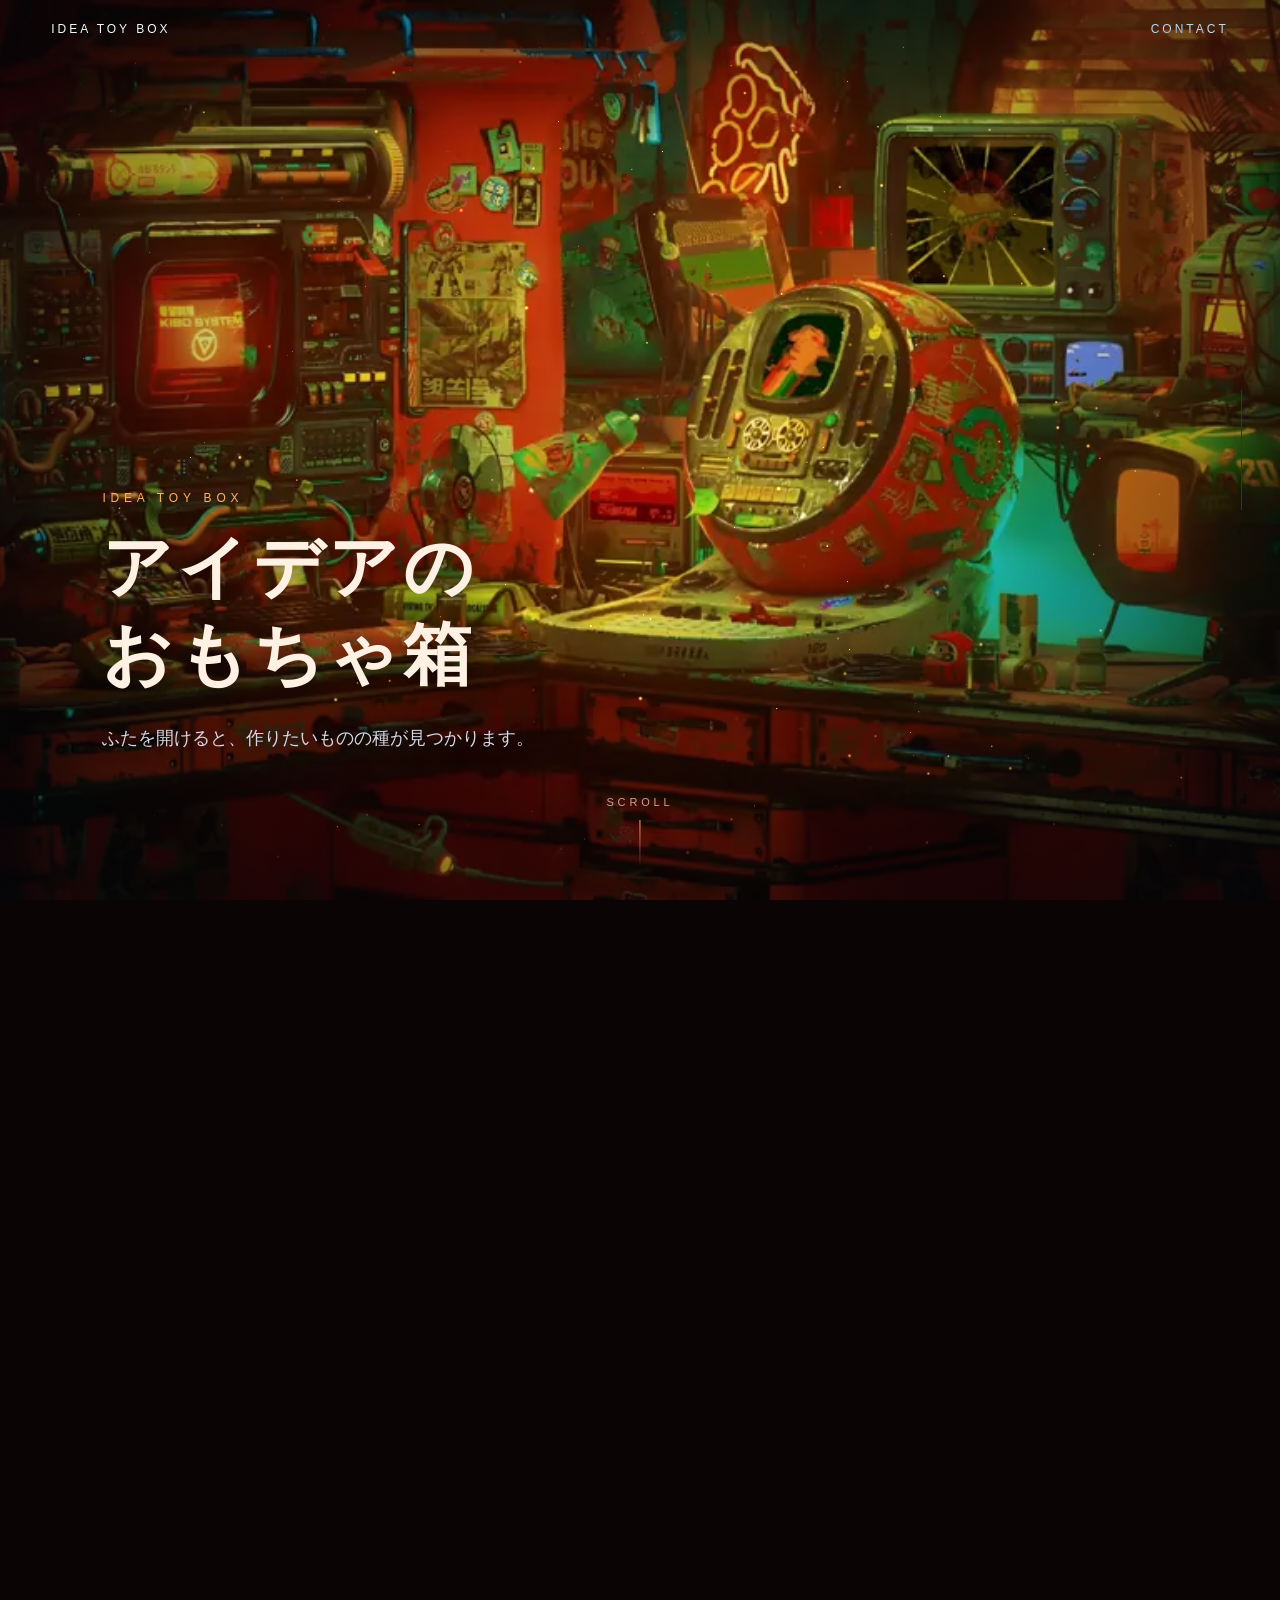
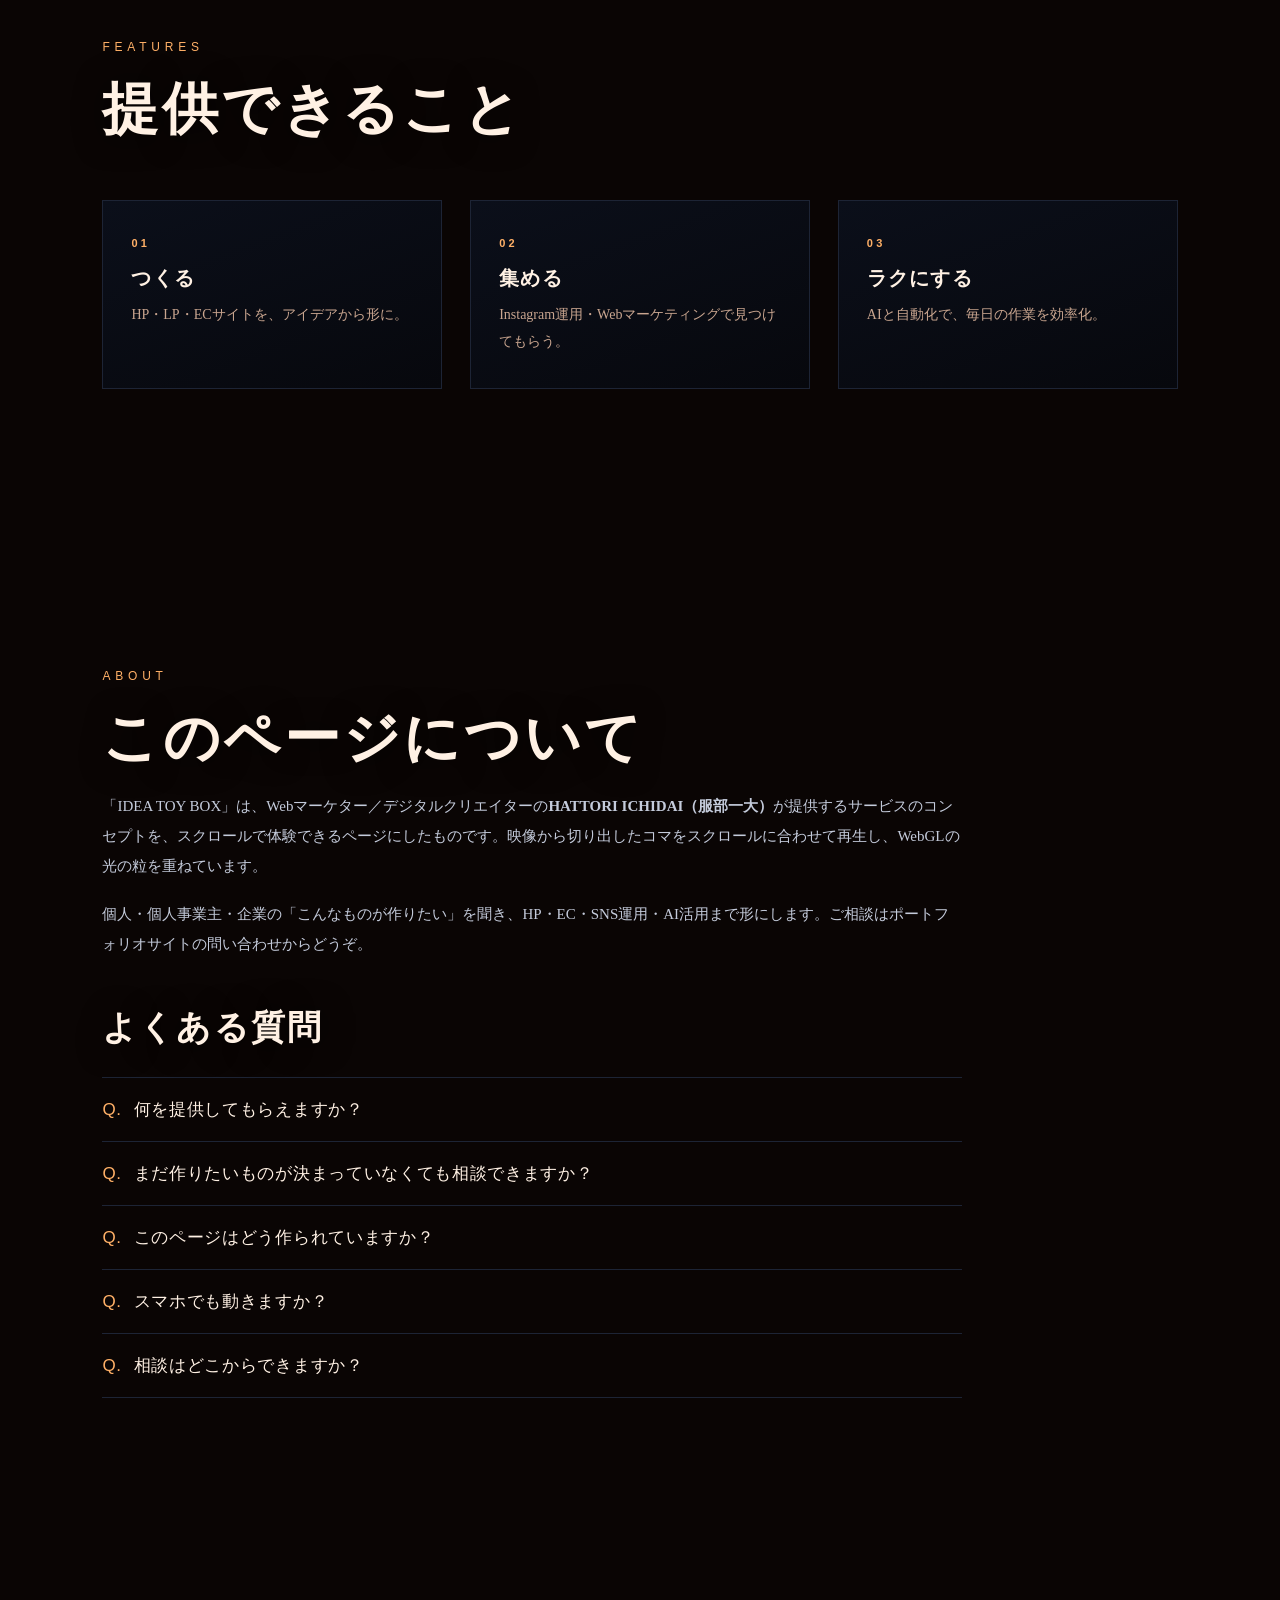
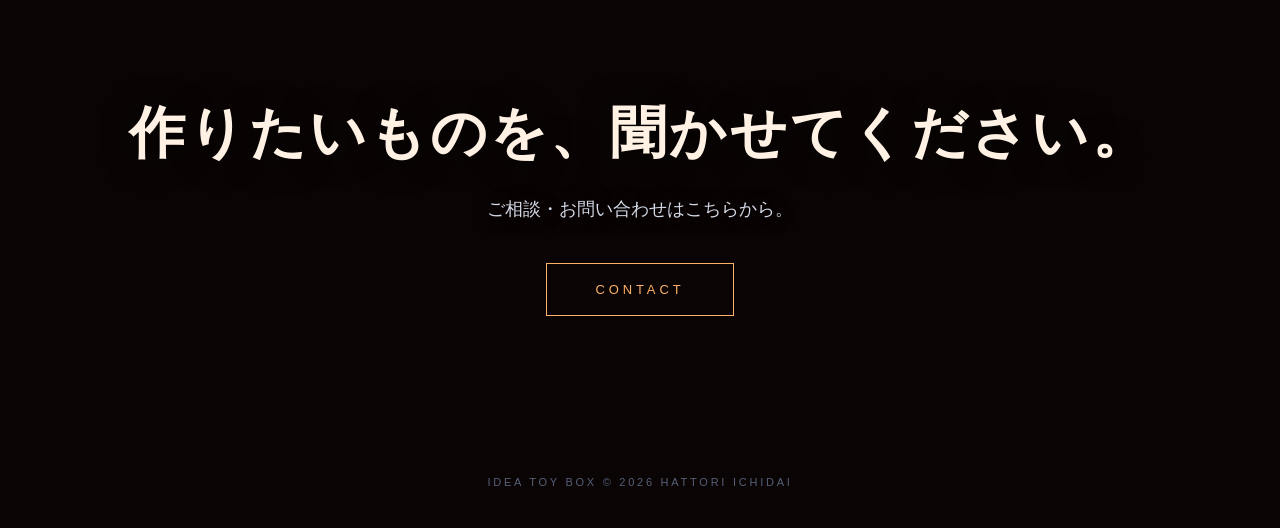
==== index.html @ 11d3d178 "Add files via upload" ====
<!doctype html>
<html lang="ja">
<head>
<meta charset="utf-8">
<meta name="viewport" content="width=device-width,initial-scale=1">
<title>IDEA TOY BOX — アイデアのおもちゃ箱｜スクロールで体験する3Dランディングページ</title>
<link rel="icon" href="data:image/svg+xml,%3Csvg xmlns='http://www.w3.org/2000/svg' viewBox='0 0 32 32'%3E%3Crect width='32' height='32' fill='%230a0504'/%3E%3Cpath d='M16 5l9 21H7z' fill='none' stroke='%23ffb067' stroke-width='2'/%3E%3C/svg%3E">
<meta name="theme-color" content="#0a0504">
<meta name="description" content="Webマーケター／クリエイター HATTORI ICHIDAI が提供する、アイデアのおもちゃ箱。HP・EC・SNS運用・AI業務効率化の「作りたい」を形にします。スクロールで体験する3Dランディングページ。">
<meta name="author" content="HATTORI ICHIDAI">
<meta name="robots" content="index,follow,max-image-preview:large,max-snippet:-1">
<link rel="canonical" href="https://2026webai-lab.github.io/RETRO-WORKSHOP/">
<meta property="og:type" content="website"><meta property="og:url" content="https://2026webai-lab.github.io/RETRO-WORKSHOP/">
<meta property="og:title" content="IDEA TOY BOX — アイデアのおもちゃ箱｜スクロールで体験する3Dランディングページ"><meta property="og:description" content="Webマーケター／クリエイター HATTORI ICHIDAI が提供する、アイデアのおもちゃ箱。HP・EC・SNS運用・AI業務効率化の「作りたい」を形にします。スクロールで体験する3Dランディングページ。">
<meta property="og:image" content="https://2026webai-lab.github.io/RETRO-WORKSHOP/public/og.jpg"><meta property="og:site_name" content="IDEA TOY BOX">
<meta name="twitter:card" content="summary_large_image">
<style>
  :root{
    --bg:#0a0504; --fg:#fff1e4; --muted:#c9a58f; --accent:#ffb067;
    --font-jp:"Hiragino Mincho ProN","Yu Mincho","Noto Serif JP",serif;
    --font-en:"Helvetica Neue",Arial,sans-serif;
  }
  *{box-sizing:border-box;margin:0;padding:0}
  html{background:var(--bg)}
  body{background:var(--bg);color:var(--fg);font-family:var(--font-jp);overflow-x:hidden}

  /* loader */
  #loader{position:fixed;inset:0;z-index:50;display:grid;place-items:center;background:var(--bg);transition:opacity .8s,visibility .8s}
  #loader.done{opacity:0;visibility:hidden}
  #loader .box{text-align:center;font-family:var(--font-en);letter-spacing:.3em;font-size:12px;color:var(--muted)}
  #loader .bar{width:220px;height:1px;background:#222a3a;margin:18px auto 0;overflow:hidden}
  #loader .bar i{display:block;height:100%;width:0;background:var(--accent);transition:width .15s}

  /* header */
  header{position:fixed;top:0;left:0;right:0;z-index:20;display:flex;justify-content:space-between;align-items:center;padding:22px clamp(20px,4vw,56px);font-family:var(--font-en);letter-spacing:.25em;font-size:12px;mix-blend-mode:difference}
  header a{color:#fff;text-decoration:none}

  /* scroll stage */
  #stage{position:relative;height:700vh}
  #sticky{position:sticky;top:0;height:100vh;overflow:hidden;background:#05060a url([data-uri]) center/cover no-repeat}
  canvas{position:absolute;inset:0;width:100%;height:100%;display:block;will-change:transform}
  .vignette{position:absolute;inset:0;pointer-events:none;background:radial-gradient(ellipse at 50% 45%,transparent 35%,rgba(5,6,10,.75) 100%)}

  /* text layers */
  .layer{position:absolute;inset:0;display:flex;flex-direction:column;justify-content:center;padding:0 clamp(24px,8vw,120px);opacity:0;will-change:opacity,transform;pointer-events:none}
  .layer.center{align-items:center;text-align:center}
  .layer.right{align-items:flex-end;text-align:right}
  .layer.hero{justify-content:flex-end;align-items:flex-start;text-align:left;padding-bottom:16vh}
  .layer.hero h1{font-size:clamp(30px,5.4vw,76px)}
  .eyebrow{font-family:var(--font-en);font-size:12px;letter-spacing:.4em;color:var(--accent);margin-bottom:20px}
  h1,h2{font-weight:600;line-height:1.25;letter-spacing:.06em;text-shadow:0 2px 30px rgba(0,0,0,.8)}
  h1{font-size:clamp(34px,7vw,96px)}
  h2{font-size:clamp(26px,4.4vw,60px)}
  p.lead{margin-top:22px;max-width:30em;font-size:clamp(14px,1.5vw,18px);line-height:2;color:#d3d9e6;text-shadow:0 1px 18px rgba(0,0,0,.9)}
  .scroll-hint{position:absolute;bottom:32px;left:50%;transform:translateX(-50%);font-family:var(--font-en);font-size:11px;letter-spacing:.35em;color:var(--muted);text-align:center}
  .scroll-hint::after{content:"";display:block;width:1px;height:48px;margin:12px auto 0;background:linear-gradient(var(--accent),transparent);animation:drop 1.8s infinite}
  @keyframes drop{0%{transform:scaleY(0);transform-origin:top}50%{transform:scaleY(1);transform-origin:top}51%{transform-origin:bottom}100%{transform:scaleY(0);transform-origin:bottom}}

  .progress{position:absolute;right:clamp(16px,3vw,40px);top:50%;transform:translateY(-50%);width:1px;height:120px;background:#2a3246}
  .progress i{position:absolute;left:0;top:0;width:100%;height:0;background:var(--accent)}

  /* after stage */
  section.after{position:relative;z-index:2;background:var(--bg);padding:140px clamp(24px,8vw,120px)}
  .grid{display:grid;grid-template-columns:repeat(auto-fit,minmax(240px,1fr));gap:28px;margin-top:56px}
  .card{border:1px solid #1d2435;padding:32px 28px;background:linear-gradient(160deg,#0b0f1a,#07080d)}
  .card b{font-family:var(--font-en);letter-spacing:.3em;font-size:11px;color:var(--accent)}
  .card h3{margin:14px 0 10px;font-size:20px;letter-spacing:.06em}
  .card p{color:var(--muted);line-height:1.9;font-size:14px}
  .cta{text-align:center;padding:160px 24px 120px}
  .btn{display:inline-block;margin-top:36px;padding:18px 48px;border:1px solid var(--accent);color:var(--accent);text-decoration:none;font-family:var(--font-en);letter-spacing:.3em;font-size:13px;transition:.3s}
  .btn:hover{background:var(--accent);color:#05060a}
  .about{max-width:860px}
  .about p{color:#c4cbdb;line-height:2;margin-top:18px;font-size:15px}
  .faq{margin-top:48px;max-width:860px}
  .faq details{border-top:1px solid #1d2435;padding:20px 0}
  .faq details:last-child{border-bottom:1px solid #1d2435}
  .faq summary{cursor:pointer;font-size:17px;letter-spacing:.04em;list-style:none}
  .faq summary::-webkit-details-marker{display:none}
  .faq summary::before{content:"Q.";font-family:var(--font-en);color:var(--accent);margin-right:12px}
  .faq p{margin:14px 0 0 30px;color:#aab3c6;line-height:1.95;font-size:14px}
  footer{padding:40px;text-align:center;font-family:var(--font-en);font-size:11px;letter-spacing:.25em;color:#566078}

  @media (max-width:768px){
    #stage{height:600vh}
    #sticky{height:100vh;height:100svh}
    header{padding:16px 20px;font-size:11px}
    .layer{padding:0 22px}
    .layer.hero{padding-bottom:18svh}
    .layer.hero h1{font-size:clamp(34px,11vw,52px)}
    h2{font-size:clamp(24px,7.4vw,34px)}
    p.lead{font-size:14px;line-height:1.9;max-width:none}
    .layer.right{align-items:flex-start;text-align:left}
    .layer:not(.hero){justify-content:flex-end;padding-bottom:14svh}
    .layer.center{align-items:flex-start;text-align:left}
    .progress{display:none}
    .vignette::after{content:"";position:absolute;left:0;right:0;bottom:0;height:60%;background:linear-gradient(transparent,rgba(5,6,10,.88))}
    .vignette{background:radial-gradient(ellipse at 50% 35%,transparent 25%,rgba(5,6,10,.85) 100%)}
    section.after{padding:90px 22px}
    .cta{padding:100px 22px 80px}
    .btn{padding:16px 36px}
  }
  @media (prefers-reduced-motion:reduce){.scroll-hint::after{animation:none}}
</style>
<script type="application/ld+json">{
 "@context": "https://schema.org",
 "@graph": [
  {
   "@type": "WebSite",
   "@id": "https://2026webai-lab.github.io/RETRO-WORKSHOP/#website",
   "url": "https://2026webai-lab.github.io/RETRO-WORKSHOP/",
   "name": "IDEA TOY BOX",
   "inLanguage": "ja",
   "publisher": {
    "@id": "https://2026webai-lab.github.io/newportfolio/#person"
   }
  },
  {
   "@type": "WebPage",
   "@id": "https://2026webai-lab.github.io/RETRO-WORKSHOP/#webpage",
   "url": "https://2026webai-lab.github.io/RETRO-WORKSHOP/",
   "name": "IDEA TOY BOX — アイデアのおもちゃ箱｜スクロールで体験する3Dランディングページ",
   "description": "Webマーケター／クリエイター HATTORI ICHIDAI が提供する、アイデアのおもちゃ箱。HP・EC・SNS運用・AI業務効率化の「作りたい」を形にします。スクロールで体験する3Dランディングページ。",
   "inLanguage": "ja",
   "isPartOf": {
    "@id": "https://2026webai-lab.github.io/RETRO-WORKSHOP/#website"
   },
   "author": {
    "@id": "https://2026webai-lab.github.io/newportfolio/#person"
   },
   "dateModified": "2026-10-16",
   "datePublished": "2026-10-16",
   "primaryImageOfPage": {
    "@type": "ImageObject",
    "url": "https://2026webai-lab.github.io/RETRO-WORKSHOP/public/og.jpg"
   }
  },
  {
   "@type": "CreativeWork",
   "name": "IDEA TOY BOX",
   "creator": {
    "@id": "https://2026webai-lab.github.io/newportfolio/#person"
   },
   "url": "https://2026webai-lab.github.io/RETRO-WORKSHOP/",
   "copyrightHolder": {
    "@id": "https://2026webai-lab.github.io/newportfolio/#person"
   }
  },
  {
   "@type": "Person",
   "@id": "https://2026webai-lab.github.io/newportfolio/#person",
   "name": "HATTORI ICHIDAI",
   "alternateName": [
    "服部一大",
    "HATTORI"
   ],
   "jobTitle": "Webマーケター／デジタルクリエイター",
   "url": "https://2026webai-lab.github.io/newportfolio/",
   "sameAs": [
    "https://2026webai-lab.github.io/newportfolio/"
   ]
  },
  {
   "@type": "FAQPage",
   "mainEntity": [
    {
     "@type": "Question",
     "name": "何を提供してもらえますか？",
     "acceptedAnswer": {
      "@type": "Answer",
      "text": "HP・LP・ECサイトの制作、Instagram運用やWebマーケティング、AIを使った業務の効率化のご相談に対応します。"
     }
    },
    {
     "@type": "Question",
     "name": "まだ作りたいものが決まっていなくても相談できますか？",
     "acceptedAnswer": {
      "@type": "Answer",
      "text": "はい。やりたいことを聞いて、近い形をご提案します。"
     }
    },
    {
     "@type": "Question",
     "name": "このページはどう作られていますか？",
     "acceptedAnswer": {
      "@type": "Answer",
      "text": "動画から切り出したWebP画像をスクロール量に合わせて再生し、WebGLで光の粒を重ねています。外部ライブラリは使っていません。"
     }
    },
    {
     "@type": "Question",
     "name": "スマホでも動きますか？",
     "acceptedAnswer": {
      "@type": "Answer",
      "text": "はい。スマホでは粒子を減らして軽くしています。WebGLが使えない端末では、通常の画像表示に自動で切り替わります。"
     }
    },
    {
     "@type": "Question",
     "name": "相談はどこからできますか？",
     "acceptedAnswer": {
      "@type": "Answer",
      "text": "ポートフォリオサイトの問い合わせから受け付けています。"
     }
    }
   ]
  }
 ]
}</script>
</head>
<body id="top">

<div id="loader"><div class="box">LOADING<div class="bar"><i id="bar"></i></div><div id="pct" style="margin-top:12px">0%</div></div></div>

<header><a href="#top">IDEA TOY BOX</a><a href="https://2026webai-lab.github.io/newportfolio/" target="_blank" rel="noopener">CONTACT</a></header>

<div id="stage">
  <div id="sticky">
    <canvas id="c" style="display:none"></canvas>
    <canvas id="gl" style="opacity:0"></canvas>
    <div class="vignette"></div>

    <div class="layer hero" data-in="0" data-out="0.14">
      <div class="eyebrow">IDEA TOY BOX</div>
      <h1>アイデアの<br>おもちゃ箱</h1>
      <p class="lead">ふたを開けると、作りたいものの種が見つかります。</p>
      <div class="scroll-hint">SCROLL</div>
    </div>
    <div class="layer" data-in="0.2" data-out="0.38">
      <div class="eyebrow">01 — IDEAS</div>
      <h2>ひらめきが、<br>ぎっしり。</h2>
      <p class="lead">HP、EC、SNS運用、AIの効率化。作りたいものの種を、箱から取り出して形にします。</p>
    </div>
    <div class="layer right" data-in="0.45" data-out="0.63">
      <div class="eyebrow">02 — PLAY</div>
      <h2>ワクワクを、<br>そのまま仕事に。</h2>
      <p class="lead">やりたいことを聞いて、<br>いちばん近い形を一緒に探します。</p>
    </div>
    <div class="layer center" data-in="0.7" data-out="0.88">
      <div class="eyebrow">03 — DELIVER</div>
      <h2>アイデアを、<br>形にして届ける。</h2>
      
    </div>
    <div class="layer center" data-in="0.92" data-out="1.2">
      <div class="eyebrow">NEXT</div>
      <h2>さあ、箱を開けよう。</h2>
      
    </div>

    <div class="progress"><i id="prog"></i></div>
  </div>
</div>

<section class="after" id="features">
  <div class="eyebrow" style="font-family:var(--font-en);letter-spacing:.4em;font-size:12px;color:var(--accent)">FEATURES</div>
  <h2>提供できること</h2>
  <div class="grid">
    <div class="card"><b>01</b><h3>つくる</h3><p>HP・LP・ECサイトを、アイデアから形に。</p></div>
    <div class="card"><b>02</b><h3>集める</h3><p>Instagram運用・Webマーケティングで見つけてもらう。</p></div>
    <div class="card"><b>03</b><h3>ラクにする</h3><p>AIと自動化で、毎日の作業を効率化。</p></div>
  </div>
</section>

<section class="after" id="about">
  <div class="eyebrow" style="font-family:var(--font-en);letter-spacing:.4em;font-size:12px;color:var(--accent)">ABOUT</div>
  <div class="about">
    <h2>このページについて</h2>
    <p>「IDEA TOY BOX」は、Webマーケター／デジタルクリエイターの<strong>HATTORI ICHIDAI（服部一大）</strong>が提供するサービスのコンセプトを、スクロールで体験できるページにしたものです。映像から切り出したコマをスクロールに合わせて再生し、WebGLの光の粒を重ねています。</p><p>個人・個人事業主・企業の「こんなものが作りたい」を聞き、HP・EC・SNS運用・AI活用まで形にします。ご相談はポートフォリオサイトの問い合わせからどうぞ。</p>
  </div>
  <div class="faq">
    <h2 style="font-size:clamp(22px,3vw,34px)">よくある質問</h2>
    <div style="margin-top:28px">
      <details><summary>何を提供してもらえますか？</summary><p>HP・LP・ECサイトの制作、Instagram運用やWebマーケティング、AIを使った業務の効率化のご相談に対応します。</p></details>
      <details><summary>まだ作りたいものが決まっていなくても相談できますか？</summary><p>はい。やりたいことを聞いて、近い形をご提案します。</p></details>
      <details><summary>このページはどう作られていますか？</summary><p>動画から切り出したWebP画像をスクロール量に合わせて再生し、WebGLで光の粒を重ねています。外部ライブラリは使っていません。</p></details>
      <details><summary>スマホでも動きますか？</summary><p>はい。スマホでは粒子を減らして軽くしています。WebGLが使えない端末では、通常の画像表示に自動で切り替わります。</p></details>
      <details><summary>相談はどこからできますか？</summary><p>ポートフォリオサイトの問い合わせから受け付けています。</p></details>
    </div>
  </div>
</section>

<section class="cta" id="contact">
  <h2>作りたいものを、聞かせてください。</h2>
  <p class="lead" style="margin:22px auto 0">ご相談・お問い合わせはこちらから。</p>
  <a class="btn" href="https://2026webai-lab.github.io/newportfolio/" target="_blank" rel="noopener">CONTACT</a>
</section>

<footer>IDEA TOY BOX © 2026 HATTORI ICHIDAI</footer>

<script>
(() => {
(() => {
  const CFG = {"frames": 72, "zoom": 0.22, "fx": {"wings": false, "robe": false, "rays": false, "particles": 180, "rayColor": ".62,.78,1.", "particleColor": "1.,.72,.4"}};
  const TOTAL = CFG.frames;                           // frame_001〜NNN.webp
  const BASES = ['public/frames/', 'frames/', ''];   // アップロード場所が違っても見つける
  let base = null;
  const src = i => `${base}frame_${String(i).padStart(3,'0')}.webp`;

  const c2d = document.getElementById('c');
  const cgl = document.getElementById('gl');
  const ctx = c2d.getContext('2d');
  const stage = document.getElementById('stage');
  const layers = [...document.querySelectorAll('.layer')];
  const prog = document.getElementById('prog');
  const bar = document.getElementById('bar'), pct = document.getElementById('pct');
  const loader = document.getElementById('loader');
  const reduce = matchMedia('(prefers-reduced-motion:reduce)').matches;
  const isMobile = matchMedia('(max-width:768px)').matches;

  const imgs = new Array(TOTAL);
  let loaded = 0, current = 0, lastDrawn = -1, mode = 'gl', ar = 16 / 9;

  const nearest = i => {
    for (let d = 0; d < TOTAL; d++) {
      for (const k of [i - d, i + d]) if (k >= 0 && k < TOTAL && imgs[k] && imgs[k].ok) return k;
    }
    return -1;
  };

  /* ---------- WebGL（光の筋・粒子・布と羽の揺れ） ---------- */
  let gl = null, prog1, prog2, slots, uni = {}, pbuf, pcount;
  const VS = `attribute vec2 p;varying vec2 v;void main(){v=p*.5+.5;gl_Position=vec4(p,0.,1.);}`;
  const FS = `precision highp float;
uniform sampler2D A,B;uniform float mv,t,fx,ar;uniform vec2 res;varying vec2 v;
float h(vec2 p){return fract(sin(dot(p,vec2(127.1,311.7)))*43758.5453);}
float n(vec2 p){vec2 i=floor(p),f=fract(p);f=f*f*(3.-2.*f);
 return mix(mix(h(i),h(i+vec2(1,0)),f.x),mix(h(i+vec2(0,1)),h(i+vec2(1,1)),f.x),f.y);}
void main(){
  float sa=res.x/res.y;vec2 uv=v;
  if(sa>ar){uv.y=(v.y-.5)*(ar/sa)+.5;}else{uv.x=(v.x-.5)*(sa/ar)+.5;}
  vec2 q=vec2(uv.x,1.-uv.y);                 // q.y: 上=0
  float side=abs(q.x-.5);
  // 羽：左右の外側ほど大きく波打つ
  float wing=${CFG.fx.wings?1:0}.*smoothstep(.10,.42,side)*(1.-smoothstep(.45,.78,q.y));
  float w1=sin(t*1.3+side*9.+q.y*5.)*.5+(n(vec2(side*4.+t*.35,q.y*4.))-.5);
  vec2 d=vec2((n(vec2(q.y*5.,t*.4))-.5)*sign(q.x-.5)*.006,w1*.010)*wing*fx;
  // 布：下ほど大きく横に揺れる
  float robe=${CFG.fx.robe?1:0}.*(1.-smoothstep(.08,.22,side))*smoothstep(.45,.85,q.y);
  d.x+=(sin(t*1.1+q.y*10.)*(q.y-.4)*.010+(n(vec2(q.y*6.,t*.5))-.5)*.007)*robe*fx;
  vec2 su=clamp(uv+vec2(d.x,-d.y),0.,1.);
  vec3 col=mix(texture2D(A,su).rgb,texture2D(B,su).rgb,mv);
  // 差し込む光：上中央から放射する筋がゆっくり揺れる
  vec2 r=q-vec2(.5,-.15);float ang=atan(r.x,r.y),dist=length(r);
  float st=n(vec2(ang*14.+t*.25,t*.1))*.65+n(vec2(ang*33.-t*.18,1.7))*.35;
  st=smoothstep(.35,.95,st);
  float fall=exp(-dist*1.9);
  float pulse=.75+.25*sin(t*.7)+.1*sin(t*1.9);
  col+=vec3(${CFG.fx.rayColor})*st*fall*.38*pulse*fx*${CFG.fx.rays?1:0}.;
  col+=vec3(.5,.65,.9)*${CFG.fx.rays?1:0}.*exp(-length((q-vec2(.5,.02))*vec2(1.6,2.5)))*.12*pulse*fx;
  gl_FragColor=vec4(col,1.);
}`;
  const PVS = `attribute vec4 s;uniform float t,dpr,hh;varying float a;
void main(){
  float y=fract(s.y-t*(.02+s.z*.045));
  float x=(s.x-.5)*1.7+sin(t*(.4+s.w*.6)+s.w*20.)*.05;
  gl_Position=vec4(x,y*2.-1.,0.,1.);
  gl_PointSize=(1.5+s.z*s.z*7.)*dpr*(hh/800.);
  a=(.35+.65*sin(t*(1.+s.w*2.)+s.w*40.)*.5+.325)*smoothstep(0.,.08,y)*smoothstep(1.,.9,y);
}`;
  const PFS = `precision mediump float;varying float a;
void main(){float d=length(gl_PointCoord-.5);float k=smoothstep(.5,0.,d);
 gl_FragColor=vec4(vec3(${CFG.fx.particleColor})*k*k*1.4,k*k*a);}`;

  function sh(type, code){
    const s = gl.createShader(type); gl.shaderSource(s, code); gl.compileShader(s);
    if (!gl.getShaderParameter(s, gl.COMPILE_STATUS)) throw new Error(gl.getShaderInfoLog(s));
    return s;
  }
  function mk(vs, fs){
    const p = gl.createProgram();
    gl.attachShader(p, sh(gl.VERTEX_SHADER, vs)); gl.attachShader(p, sh(gl.FRAGMENT_SHADER, fs));
    gl.linkProgram(p);
    if (!gl.getProgramParameter(p, gl.LINK_STATUS)) throw new Error(gl.getProgramInfoLog(p));
    return p;
  }
  function initGL(){
    try {
      gl = cgl.getContext('webgl', {alpha:false, antialias:false});
      if (!gl) return false;
      prog1 = mk(VS, FS); prog2 = mk(PVS, PFS);
      const quad = gl.createBuffer(); gl.bindBuffer(gl.ARRAY_BUFFER, quad);
      gl.bufferData(gl.ARRAY_BUFFER, new Float32Array([-1,-1,1,-1,-1,1,1,1]), gl.STATIC_DRAW);
      pcount = CFG.fx.particles ? (isMobile ? CFG.fx.particles/2 : CFG.fx.particles) : 0;
      const pd = new Float32Array(pcount * 4);
      for (let i = 0; i < pd.length; i++) pd[i] = Math.random();
      pbuf = gl.createBuffer(); gl.bindBuffer(gl.ARRAY_BUFFER, pbuf);
      gl.bufferData(gl.ARRAY_BUFFER, pd, gl.STATIC_DRAW);
      slots = [0, 1].map(u => {
        const tex = gl.createTexture();
        gl.activeTexture(gl.TEXTURE0 + u); gl.bindTexture(gl.TEXTURE_2D, tex);
        for (const [k, val] of [[gl.TEXTURE_MIN_FILTER, gl.LINEAR],[gl.TEXTURE_MAG_FILTER, gl.LINEAR],
          [gl.TEXTURE_WRAP_S, gl.CLAMP_TO_EDGE],[gl.TEXTURE_WRAP_T, gl.CLAMP_TO_EDGE]]) gl.texParameteri(gl.TEXTURE_2D, k, val);
        return {tex, idx: -1, unit: u};
      });
      gl.pixelStorei(gl.UNPACK_FLIP_Y_WEBGL, true);
      gl.useProgram(prog1);
      for (const k of ['A','B','mv','t','fx','ar','res']) uni[k] = gl.getUniformLocation(prog1, k);
      gl.uniform1i(uni.A, 0); gl.uniform1i(uni.B, 1);
      for (const k of ['t','dpr','hh']) uni['p' + k] = gl.getUniformLocation(prog2, k);
      uni.quadP = gl.getAttribLocation(prog1, 'p'); uni.partS = gl.getAttribLocation(prog2, 's');
      uni.quad = quad;
      return true;
    } catch (e) { console.warn('WebGL off:', e); return false; }
  }
  function upload(slot, idx){
    if (slot.idx === idx) return;
    gl.activeTexture(gl.TEXTURE0 + slot.unit); gl.bindTexture(gl.TEXTURE_2D, slot.tex);
    gl.texImage2D(gl.TEXTURE_2D, 0, gl.RGB, gl.RGB, gl.UNSIGNED_BYTE, imgs[idx]);
    slot.idx = idx;
  }
  function fallback2d(){
    mode = '2d'; cgl.style.display = 'none'; c2d.style.display = 'block'; c2d.style.opacity = 1; lastDrawn = -1;
  }
  function renderGL(pos, time){
    const i0 = nearest(Math.floor(pos)), i1 = nearest(Math.min(Math.floor(pos) + 1, TOTAL - 1));
    if (i0 < 0) return;
    try { upload(slots[0], i0); upload(slots[1], i1 < 0 ? i0 : i1); }
    catch (e) { console.warn('texture error → 2D fallback', e); fallback2d(); return; }
    const fx = reduce ? 0 : 1;
    gl.viewport(0, 0, cgl.width, cgl.height);
    gl.disable(gl.BLEND);
    gl.useProgram(prog1);
    gl.bindBuffer(gl.ARRAY_BUFFER, uni.quad);
    gl.enableVertexAttribArray(uni.quadP); gl.vertexAttribPointer(uni.quadP, 2, gl.FLOAT, false, 0, 0);
    gl.uniform1f(uni.mv, pos - Math.floor(pos)); gl.uniform1f(uni.t, time);
    gl.uniform1f(uni.fx, fx); gl.uniform1f(uni.ar, ar); gl.uniform2f(uni.res, cgl.width, cgl.height);
    gl.drawArrays(gl.TRIANGLE_STRIP, 0, 4);
    gl.disableVertexAttribArray(uni.quadP);
    if (!reduce) {
      gl.useProgram(prog2); gl.enable(gl.BLEND); gl.blendFunc(gl.SRC_ALPHA, gl.ONE);
      gl.bindBuffer(gl.ARRAY_BUFFER, pbuf);
      gl.enableVertexAttribArray(uni.partS); gl.vertexAttribPointer(uni.partS, 4, gl.FLOAT, false, 0, 0);
      gl.uniform1f(uni.pt, time); gl.uniform1f(uni.pdpr, cgl.width / innerWidth); gl.uniform1f(uni.phh, cgl.height);
      gl.drawArrays(gl.POINTS, 0, pcount);
      gl.disableVertexAttribArray(uni.partS);
    }
    cgl.style.opacity = 1;
  }

  /* ---------- 2D（WebGLが使えない時の予備） ---------- */
  function put(img, alpha){
    const cw = c2d.width, ch = c2d.height;
    const s = Math.max(cw / img.naturalWidth, ch / img.naturalHeight);
    const w = img.naturalWidth * s, h = img.naturalHeight * s;
    ctx.globalAlpha = alpha; ctx.drawImage(img, (cw - w) / 2, (ch - h) / 2, w, h); ctx.globalAlpha = 1;
  }
  function draw2d(pos){
    const i = nearest(Math.floor(pos)); if (i < 0) return;
    const j = nearest(Math.min(Math.floor(pos) + 1, TOTAL - 1));
    put(imgs[i], 1); if (j >= 0 && j !== i) put(imgs[j], pos - Math.floor(pos));
    lastDrawn = pos;
  }

  function resize(){
    const dpr = Math.min(window.devicePixelRatio || 1, 2);
    c2d.width = innerWidth * dpr; c2d.height = innerHeight * dpr;
    const g = Math.min(dpr, 1.5);
    cgl.width = Math.round(innerWidth * g); cgl.height = Math.round(innerHeight * g);
    lastDrawn = -1;
  }
  addEventListener('resize', resize); resize();
  if (!initGL()) fallback2d();

  /* ---------- 読み込み ---------- */
  const probe = b => new Promise(r => { const im = new Image(); im.onload = () => r(im); im.onerror = () => r(null); im.src = b + 'frame_001.webp'; });
  function load(i){
    return new Promise(res => {
      const im = new Image(); im.decoding = 'async'; im.ok = false;
      im.onload = () => { im.ok = true; done(); }; im.onerror = done;
      function done(){
        loaded++; const p = Math.round(loaded / TOTAL * 100);
        bar.style.width = p + '%'; pct.textContent = p + '%'; res();
      }
      im.src = src(i + 1); imgs[i] = im;
    });
  }
  (async () => {
    const hide = () => loader.classList.add('done');
    setTimeout(hide, 8000);                        // 何があっても8秒で表示
    for (const b of BASES) { const im = await probe(b); if (im) { base = b; ar = im.naturalWidth / im.naturalHeight; break; } }
    if (base === null) { console.warn('frames not found: poster only'); const m=document.createElement('div'); m.style.cssText='position:fixed;left:12px;bottom:12px;z-index:60;max-width:90vw;padding:10px 14px;background:rgba(0,0,0,.8);color:#fff;font:12px/1.6 sans-serif;border:1px solid #f66'; m.textContent='スクロール画像が見つかりません。public/frames/ に frame_001.webp〜 をアップロードしてください。'; document.body.appendChild(m); hide(); return; }
    await load(0);
    let next = 1;
    const worker = async () => { while (next < TOTAL) await load(next++); };
    await Promise.all(Array.from({length: 8}, worker));
    hide();
  })();

  /* ---------- スクロール連動 ---------- */
  const clamp = (v,a,b) => Math.min(b, Math.max(a, v));
  const progress = () => { const r = stage.getBoundingClientRect(); return clamp(-r.top / (stage.offsetHeight - innerHeight), 0, 1); };
  const t0 = performance.now();

  function tick(){
    const p = progress();
    const target = p * (TOTAL - 1);
    current += (target - current) * 0.12;
    if (Math.abs(target - current) < 0.01) current = target;
    if (base !== null && !document.hidden) {
      if (mode === 'gl') renderGL(current, (performance.now() - t0) / 1000);
      else if (Math.abs(current - lastDrawn) > 0.005) draw2d(current);
    }
    const z = `scale(${1 + p * CFG.zoom})`; c2d.style.transform = z; cgl.style.transform = z;
    prog.style.height = (p * 100) + '%';
    for (const el of layers){
      const a = +el.dataset.in, b = +el.dataset.out, f = 0.04;
      let o = 0;
      if (p >= a - f && p <= b + f) o = Math.min(clamp((p - (a - f)) / f, 0, 1), clamp(((b + f) - p) / f, 0, 1));
      if (a === 0 && p < b) o = clamp((b - p) / f, 0, 1);
      el.style.opacity = o; el.style.transform = `translateY(${(1 - o) * 30}px)`;
    }
    requestAnimationFrame(tick);
  }
  requestAnimationFrame(tick);
})();
})();
</script>
</body>
</html>
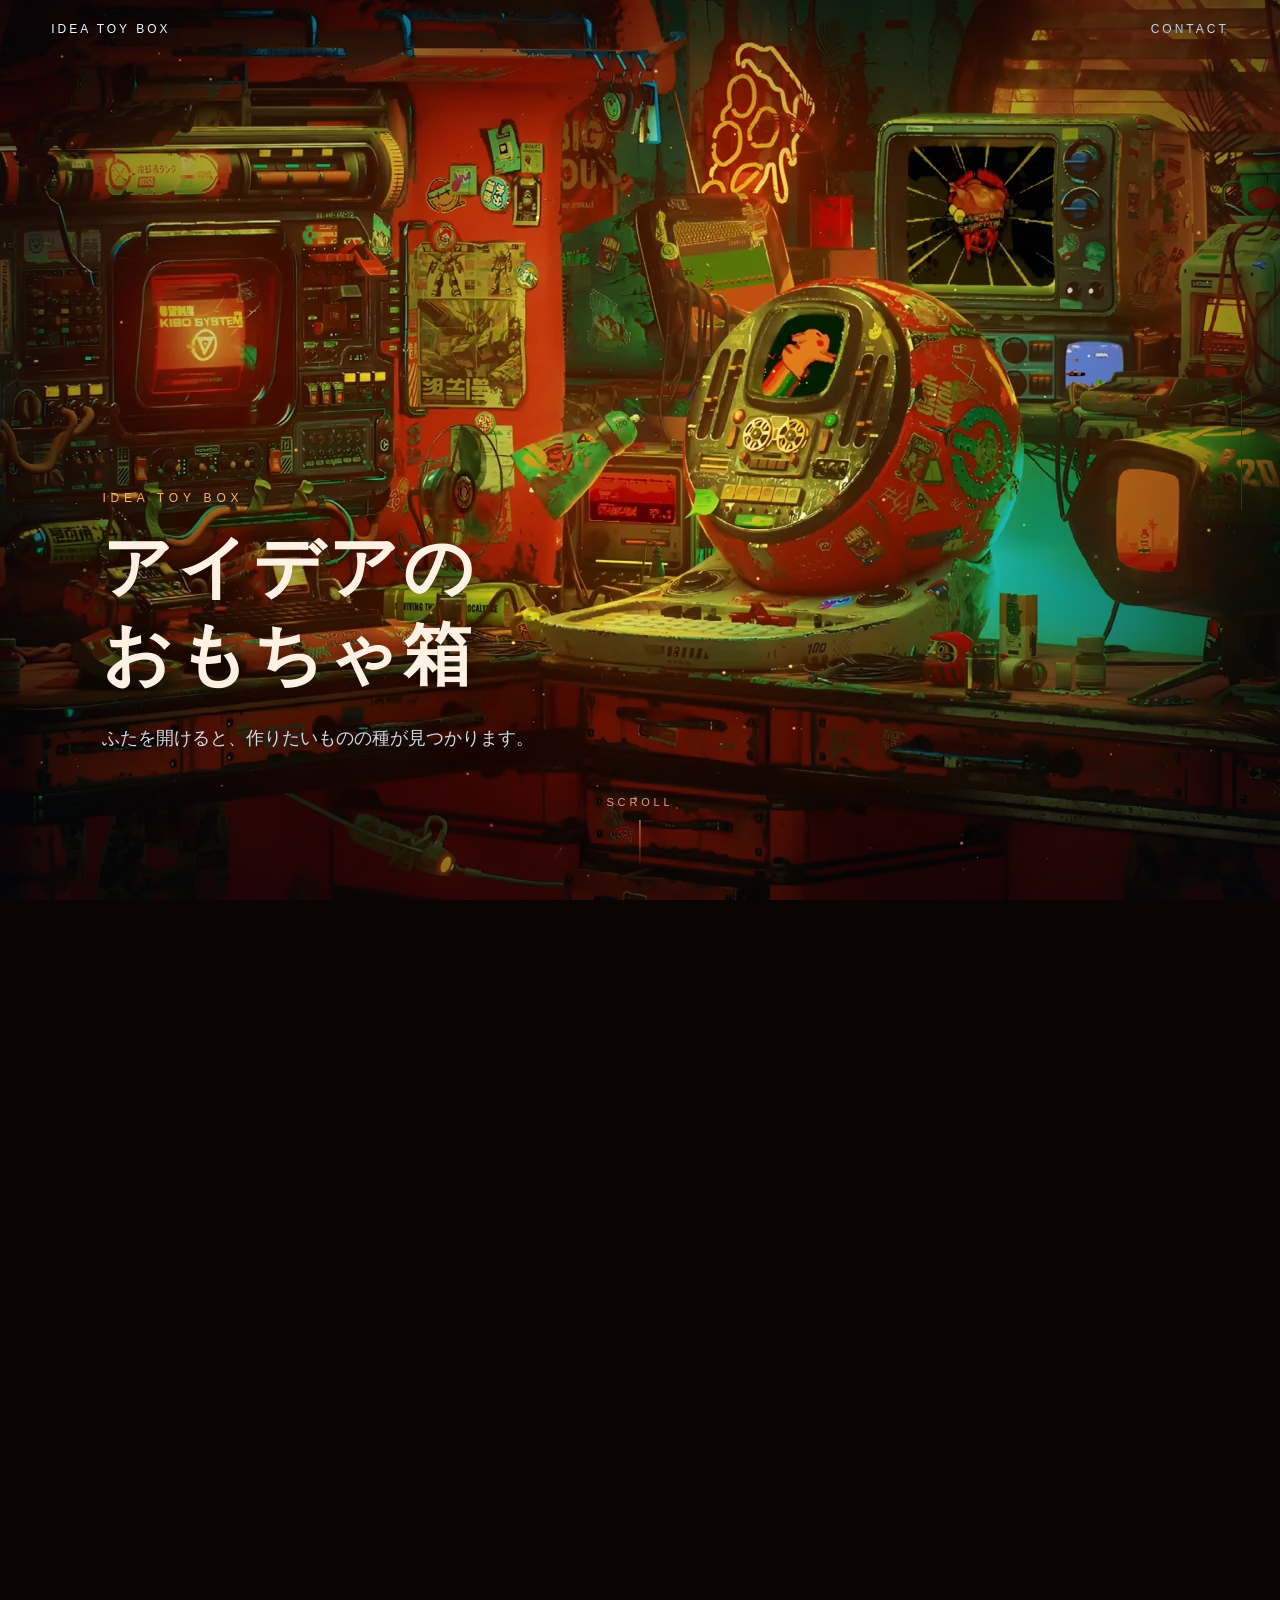
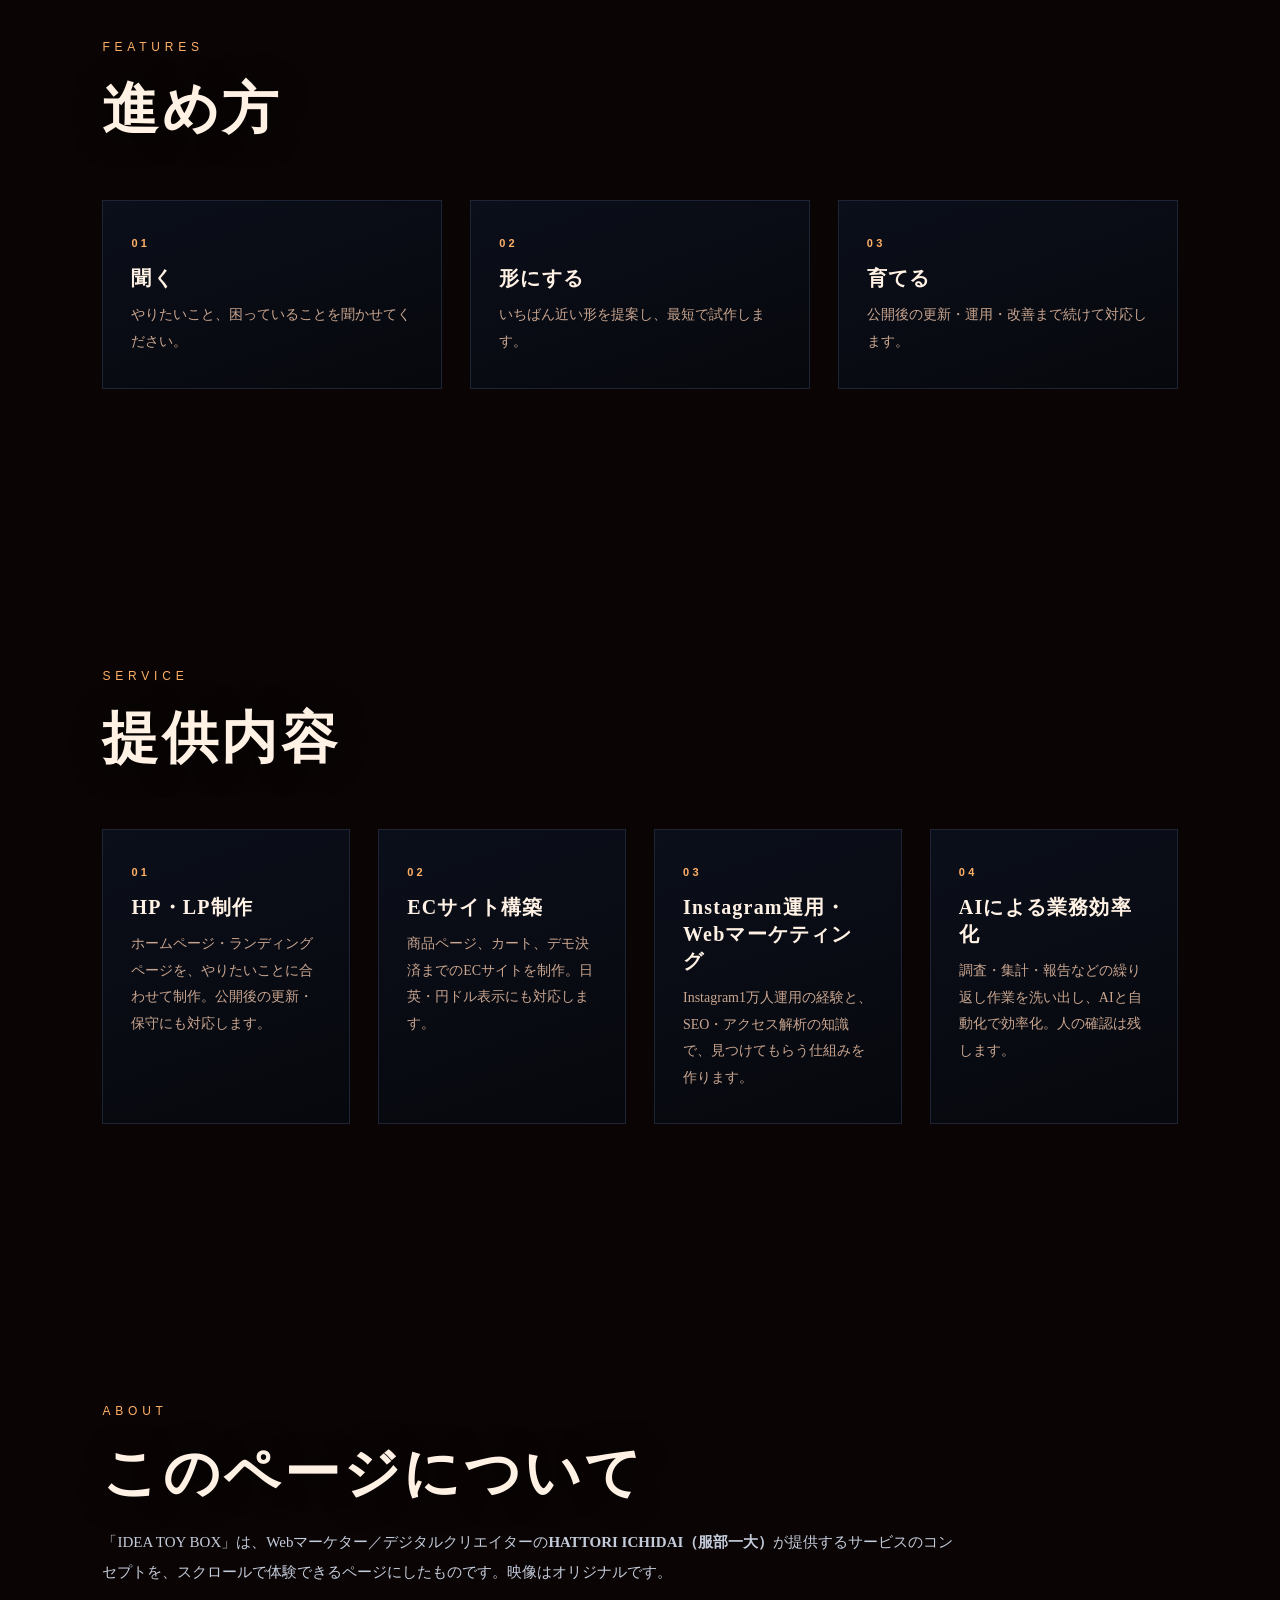
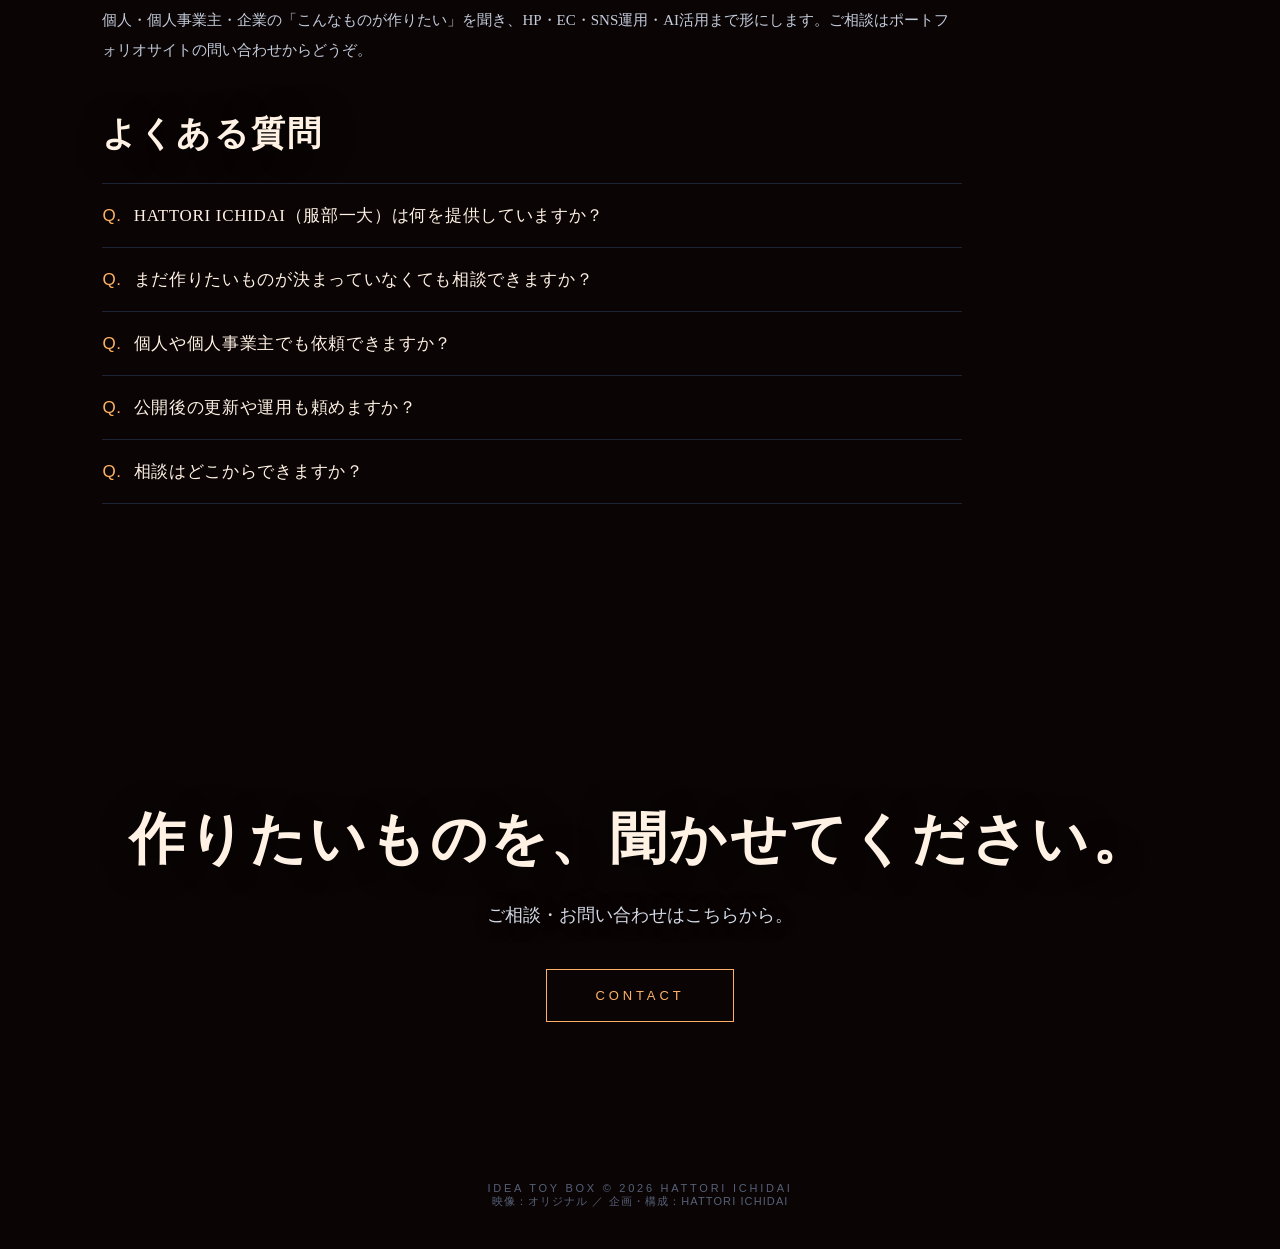
==== commit f45ef039: "Add files via upload" ====
--- a/index.html
+++ b/index.html
@@ -3,15 +3,15 @@
 <head>
 <meta charset="utf-8">
 <meta name="viewport" content="width=device-width,initial-scale=1">
-<title>IDEA TOY BOX — アイデアのおもちゃ箱｜スクロールで体験する3Dランディングページ</title>
+<title>IDEA TOY BOX — アイデアのおもちゃ箱｜HP・EC制作／SNS運用／AI業務効率化</title>
 <link rel="icon" href="data:image/svg+xml,%3Csvg xmlns='http://www.w3.org/2000/svg' viewBox='0 0 32 32'%3E%3Crect width='32' height='32' fill='%230a0504'/%3E%3Cpath d='M16 5l9 21H7z' fill='none' stroke='%23ffb067' stroke-width='2'/%3E%3C/svg%3E">
 <meta name="theme-color" content="#0a0504">
-<meta name="description" content="Webマーケター／クリエイター HATTORI ICHIDAI が提供する、アイデアのおもちゃ箱。HP・EC・SNS運用・AI業務効率化の「作りたい」を形にします。スクロールで体験する3Dランディングページ。">
+<meta name="description" content="HATTORI ICHIDAI（服部一大）が提供する「アイデアのおもちゃ箱」。HP・LP・EC制作、Instagram運用・Webマーケティング、AIによる業務効率化まで、個人・個人事業主・企業の「作りたい」を形にします。">
 <meta name="author" content="HATTORI ICHIDAI">
 <meta name="robots" content="index,follow,max-image-preview:large,max-snippet:-1">
 <link rel="canonical" href="https://2026webai-lab.github.io/RETRO-WORKSHOP/">
 <meta property="og:type" content="website"><meta property="og:url" content="https://2026webai-lab.github.io/RETRO-WORKSHOP/">
-<meta property="og:title" content="IDEA TOY BOX — アイデアのおもちゃ箱｜スクロールで体験する3Dランディングページ"><meta property="og:description" content="Webマーケター／クリエイター HATTORI ICHIDAI が提供する、アイデアのおもちゃ箱。HP・EC・SNS運用・AI業務効率化の「作りたい」を形にします。スクロールで体験する3Dランディングページ。">
+<meta property="og:title" content="IDEA TOY BOX — アイデアのおもちゃ箱｜HP・EC制作／SNS運用／AI業務効率化"><meta property="og:description" content="HATTORI ICHIDAI（服部一大）が提供する「アイデアのおもちゃ箱」。HP・LP・EC制作、Instagram運用・Webマーケティング、AIによる業務効率化まで、個人・個人事業主・企業の「作りたい」を形にします。">
 <meta property="og:image" content="https://2026webai-lab.github.io/RETRO-WORKSHOP/public/og.jpg"><meta property="og:site_name" content="IDEA TOY BOX">
 <meta name="twitter:card" content="summary_large_image">
 <style>
@@ -37,7 +37,7 @@
 
   /* scroll stage */
   #stage{position:relative;height:700vh}
-  #sticky{position:sticky;top:0;height:100vh;overflow:hidden;background:#05060a url([data-uri]) center/cover no-repeat}
+  #sticky{position:sticky;top:0;height:100vh;overflow:hidden;background:#05060a url([data-uri]) center/cover no-repeat}
   canvas{position:absolute;inset:0;width:100%;height:100%;display:block;will-change:transform}
   .vignette{position:absolute;inset:0;pointer-events:none;background:radial-gradient(ellipse at 50% 45%,transparent 35%,rgba(5,6,10,.75) 100%)}
 
@@ -118,8 +118,8 @@
    "@type": "WebPage",
    "@id": "https://2026webai-lab.github.io/RETRO-WORKSHOP/#webpage",
    "url": "https://2026webai-lab.github.io/RETRO-WORKSHOP/",
-   "name": "IDEA TOY BOX — アイデアのおもちゃ箱｜スクロールで体験する3Dランディングページ",
-   "description": "Webマーケター／クリエイター HATTORI ICHIDAI が提供する、アイデアのおもちゃ箱。HP・EC・SNS運用・AI業務効率化の「作りたい」を形にします。スクロールで体験する3Dランディングページ。",
+   "name": "IDEA TOY BOX — アイデアのおもちゃ箱｜HP・EC制作／SNS運用／AI業務効率化",
+   "description": "HATTORI ICHIDAI（服部一大）が提供する「アイデアのおもちゃ箱」。HP・LP・EC制作、Instagram運用・Webマーケティング、AIによる業務効率化まで、個人・個人事業主・企業の「作りたい」を形にします。",
    "inLanguage": "ja",
    "isPartOf": {
     "@id": "https://2026webai-lab.github.io/RETRO-WORKSHOP/#website"
@@ -143,7 +143,54 @@
    "url": "https://2026webai-lab.github.io/RETRO-WORKSHOP/",
    "copyrightHolder": {
     "@id": "https://2026webai-lab.github.io/newportfolio/#person"
-   }
+   },
+   "copyrightYear": 2026,
+   "inLanguage": "ja",
+   "image": "https://2026webai-lab.github.io/RETRO-WORKSHOP/public/og.jpg"
+  },
+  {
+   "@type": "Service",
+   "@id": "https://2026webai-lab.github.io/RETRO-WORKSHOP/#service-1",
+   "name": "HP・LP制作",
+   "description": "ホームページ・ランディングページを、やりたいことに合わせて制作。公開後の更新・保守にも対応します。",
+   "provider": {
+    "@id": "https://2026webai-lab.github.io/newportfolio/#person"
+   },
+   "serviceType": "HP・LP制作",
+   "areaServed": "JP"
+  },
+  {
+   "@type": "Service",
+   "@id": "https://2026webai-lab.github.io/RETRO-WORKSHOP/#service-2",
+   "name": "ECサイト構築",
+   "description": "商品ページ、カート、デモ決済までのECサイトを制作。日英・円ドル表示にも対応します。",
+   "provider": {
+    "@id": "https://2026webai-lab.github.io/newportfolio/#person"
+   },
+   "serviceType": "ECサイト構築",
+   "areaServed": "JP"
+  },
+  {
+   "@type": "Service",
+   "@id": "https://2026webai-lab.github.io/RETRO-WORKSHOP/#service-3",
+   "name": "Instagram運用・Webマーケティング",
+   "description": "Instagram1万人運用の経験と、SEO・アクセス解析の知識で、見つけてもらう仕組みを作ります。",
+   "provider": {
+    "@id": "https://2026webai-lab.github.io/newportfolio/#person"
+   },
+   "serviceType": "Instagram運用・Webマーケティング",
+   "areaServed": "JP"
+  },
+  {
+   "@type": "Service",
+   "@id": "https://2026webai-lab.github.io/RETRO-WORKSHOP/#service-4",
+   "name": "AIによる業務効率化",
+   "description": "調査・集計・報告などの繰り返し作業を洗い出し、AIと自動化で効率化。人の確認は残します。",
+   "provider": {
+    "@id": "https://2026webai-lab.github.io/newportfolio/#person"
+   },
+   "serviceType": "AIによる業務効率化",
+   "areaServed": "JP"
   },
   {
    "@type": "Person",
@@ -157,6 +204,17 @@
    "url": "https://2026webai-lab.github.io/newportfolio/",
    "sameAs": [
     "https://2026webai-lab.github.io/newportfolio/"
+   ],
+   "knowsAbout": [
+    "ホームページ制作",
+    "LP制作",
+    "ECサイト構築",
+    "Instagram運用",
+    "Webマーケティング",
+    "SEO",
+    "Google Analytics",
+    "AI活用",
+    "業務効率化"
    ]
   },
   {
@@ -164,10 +222,10 @@
    "mainEntity": [
     {
      "@type": "Question",
-     "name": "何を提供してもらえますか？",
+     "name": "HATTORI ICHIDAI（服部一大）は何を提供していますか？",
      "acceptedAnswer": {
       "@type": "Answer",
-      "text": "HP・LP・ECサイトの制作、Instagram運用やWebマーケティング、AIを使った業務の効率化のご相談に対応します。"
+      "text": "HP・LP・ECサイトの制作、Instagram運用とWebマーケティング、AIによる業務効率化のご相談に対応するWebマーケター／デジタルクリエイターです。"
      }
     },
     {
@@ -180,18 +238,18 @@
     },
     {
      "@type": "Question",
-     "name": "このページはどう作られていますか？",
+     "name": "個人や個人事業主でも依頼できますか？",
      "acceptedAnswer": {
       "@type": "Answer",
-      "text": "動画から切り出したWebP画像をスクロール量に合わせて再生し、WebGLで光の粒を重ねています。外部ライブラリは使っていません。"
+      "text": "はい。個人、個人事業主、企業のどなたでもご相談いただけます。"
      }
     },
     {
      "@type": "Question",
-     "name": "スマホでも動きますか？",
+     "name": "公開後の更新や運用も頼めますか？",
      "acceptedAnswer": {
       "@type": "Answer",
-      "text": "はい。スマホでは粒子を減らして軽くしています。WebGLが使えない端末では、通常の画像表示に自動で切り替わります。"
+      "text": "はい。更新・メンテナンス・改善までご相談ください。内容により別途お見積りします。"
      }
     },
     {
@@ -252,11 +310,22 @@
 
 <section class="after" id="features">
   <div class="eyebrow" style="font-family:var(--font-en);letter-spacing:.4em;font-size:12px;color:var(--accent)">FEATURES</div>
-  <h2>提供できること</h2>
+  <h2>進め方</h2>
   <div class="grid">
-    <div class="card"><b>01</b><h3>つくる</h3><p>HP・LP・ECサイトを、アイデアから形に。</p></div>
-    <div class="card"><b>02</b><h3>集める</h3><p>Instagram運用・Webマーケティングで見つけてもらう。</p></div>
-    <div class="card"><b>03</b><h3>ラクにする</h3><p>AIと自動化で、毎日の作業を効率化。</p></div>
+    <div class="card"><b>01</b><h3>聞く</h3><p>やりたいこと、困っていることを聞かせてください。</p></div>
+    <div class="card"><b>02</b><h3>形にする</h3><p>いちばん近い形を提案し、最短で試作します。</p></div>
+    <div class="card"><b>03</b><h3>育てる</h3><p>公開後の更新・運用・改善まで続けて対応します。</p></div>
+  </div>
+</section>
+
+<section class="after" id="services">
+  <div class="eyebrow" style="font-family:var(--font-en);letter-spacing:.4em;font-size:12px;color:var(--accent)">SERVICE</div>
+  <h2>提供内容</h2>
+  <div class="grid">
+    <div class="card"><b>01</b><h3>HP・LP制作</h3><p>ホームページ・ランディングページを、やりたいことに合わせて制作。公開後の更新・保守にも対応します。</p></div>
+    <div class="card"><b>02</b><h3>ECサイト構築</h3><p>商品ページ、カート、デモ決済までのECサイトを制作。日英・円ドル表示にも対応します。</p></div>
+    <div class="card"><b>03</b><h3>Instagram運用・Webマーケティング</h3><p>Instagram1万人運用の経験と、SEO・アクセス解析の知識で、見つけてもらう仕組みを作ります。</p></div>
+    <div class="card"><b>04</b><h3>AIによる業務効率化</h3><p>調査・集計・報告などの繰り返し作業を洗い出し、AIと自動化で効率化。人の確認は残します。</p></div>
   </div>
 </section>
 
@@ -264,15 +333,15 @@
   <div class="eyebrow" style="font-family:var(--font-en);letter-spacing:.4em;font-size:12px;color:var(--accent)">ABOUT</div>
   <div class="about">
     <h2>このページについて</h2>
-    <p>「IDEA TOY BOX」は、Webマーケター／デジタルクリエイターの<strong>HATTORI ICHIDAI（服部一大）</strong>が提供するサービスのコンセプトを、スクロールで体験できるページにしたものです。映像から切り出したコマをスクロールに合わせて再生し、WebGLの光の粒を重ねています。</p><p>個人・個人事業主・企業の「こんなものが作りたい」を聞き、HP・EC・SNS運用・AI活用まで形にします。ご相談はポートフォリオサイトの問い合わせからどうぞ。</p>
+    <p>「IDEA TOY BOX」は、Webマーケター／デジタルクリエイターの<strong>HATTORI ICHIDAI（服部一大）</strong>が提供するサービスのコンセプトを、スクロールで体験できるページにしたものです。映像はオリジナルです。</p><p>個人・個人事業主・企業の「こんなものが作りたい」を聞き、HP・EC・SNS運用・AI活用まで形にします。ご相談はポートフォリオサイトの問い合わせからどうぞ。</p>
   </div>
   <div class="faq">
     <h2 style="font-size:clamp(22px,3vw,34px)">よくある質問</h2>
     <div style="margin-top:28px">
-      <details><summary>何を提供してもらえますか？</summary><p>HP・LP・ECサイトの制作、Instagram運用やWebマーケティング、AIを使った業務の効率化のご相談に対応します。</p></details>
+      <details><summary>HATTORI ICHIDAI（服部一大）は何を提供していますか？</summary><p>HP・LP・ECサイトの制作、Instagram運用とWebマーケティング、AIによる業務効率化のご相談に対応するWebマーケター／デジタルクリエイターです。</p></details>
       <details><summary>まだ作りたいものが決まっていなくても相談できますか？</summary><p>はい。やりたいことを聞いて、近い形をご提案します。</p></details>
-      <details><summary>このページはどう作られていますか？</summary><p>動画から切り出したWebP画像をスクロール量に合わせて再生し、WebGLで光の粒を重ねています。外部ライブラリは使っていません。</p></details>
-      <details><summary>スマホでも動きますか？</summary><p>はい。スマホでは粒子を減らして軽くしています。WebGLが使えない端末では、通常の画像表示に自動で切り替わります。</p></details>
+      <details><summary>個人や個人事業主でも依頼できますか？</summary><p>はい。個人、個人事業主、企業のどなたでもご相談いただけます。</p></details>
+      <details><summary>公開後の更新や運用も頼めますか？</summary><p>はい。更新・メンテナンス・改善までご相談ください。内容により別途お見積りします。</p></details>
       <details><summary>相談はどこからできますか？</summary><p>ポートフォリオサイトの問い合わせから受け付けています。</p></details>
     </div>
   </div>
@@ -284,12 +353,12 @@
   <a class="btn" href="https://2026webai-lab.github.io/newportfolio/" target="_blank" rel="noopener">CONTACT</a>
 </section>
 
-<footer>IDEA TOY BOX © 2026 HATTORI ICHIDAI</footer>
+<footer>IDEA TOY BOX © 2026 HATTORI ICHIDAI<br><span style="letter-spacing:.1em">映像：オリジナル ／ 企画・構成：HATTORI ICHIDAI</span></footer>
 
 <script>
 (() => {
 (() => {
-  const CFG = {"frames": 72, "zoom": 0.22, "fx": {"wings": false, "robe": false, "rays": false, "particles": 180, "rayColor": ".62,.78,1.", "particleColor": "1.,.72,.4"}};
+  const CFG = {"frames": 72, "zoom": 0.22, "fx": {"wings": false, "robe": false, "rays": false, "particles": 220, "rayColor": ".62,.78,1.", "particleColor": "1.,.72,.4"}};
   const TOTAL = CFG.frames;                           // frame_001〜NNN.webp
   const BASES = ['public/frames/', 'frames/', ''];   // アップロード場所が違っても見つける
   let base = null;
@@ -350,11 +419,11 @@
 }`;
   const PVS = `attribute vec4 s;uniform float t,dpr,hh;varying float a;
 void main(){
-  float y=fract(s.y-t*(.02+s.z*.045));
-  float x=(s.x-.5)*1.7+sin(t*(.4+s.w*.6)+s.w*20.)*.05;
-  gl_Position=vec4(x,y*2.-1.,0.,1.);
-  gl_PointSize=(1.5+s.z*s.z*7.)*dpr*(hh/800.);
-  a=(.35+.65*sin(t*(1.+s.w*2.)+s.w*40.)*.5+.325)*smoothstep(0.,.08,y)*smoothstep(1.,.9,y);
+  float x=(s.x-.5)*1.9, y=(s.y-.5)*1.9;
+  gl_Position=vec4(x,y,0.,1.);
+  gl_PointSize=(2.+s.z*s.z*7.)*dpr*(hh/800.);
+  float ph=s.w*40.;
+  a=pow(.5+.5*sin(t*(.35+s.z*.55)+ph),2.)*(.35+.9*s.z);
 }`;
   const PFS = `precision mediump float;varying float a;
 void main(){float d=length(gl_PointCoord-.5);float k=smoothstep(.5,0.,d);
